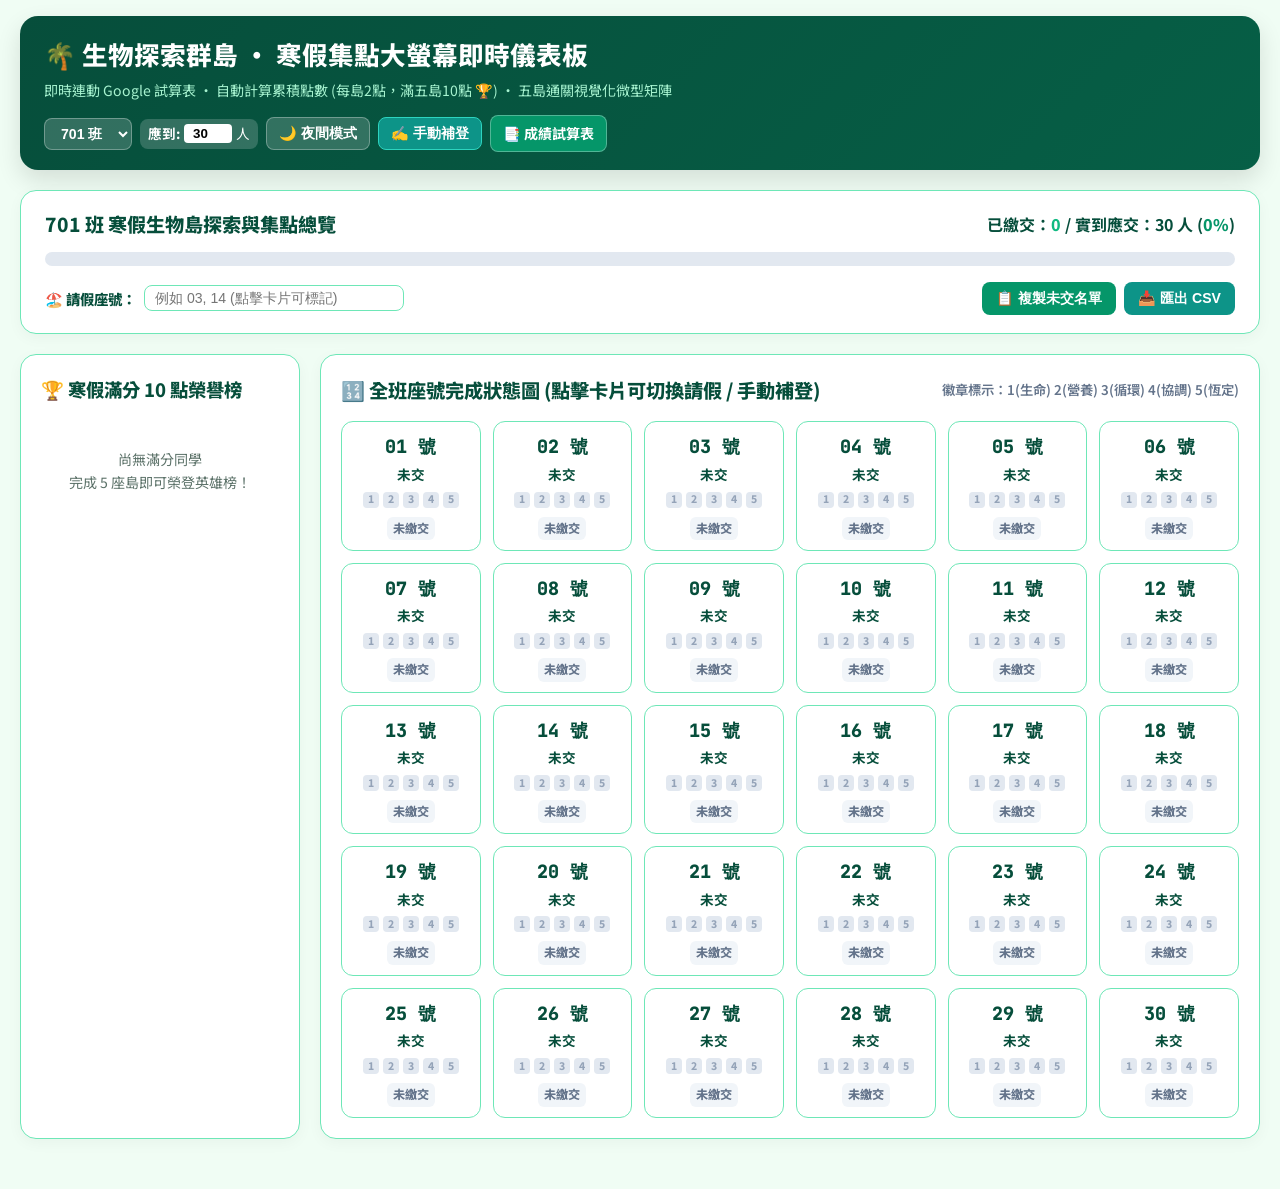
==== dashboard.html @ 5fb63883 "feat: flagship dashboard with dark/light mode, manual grading, custom seat counts and 5-island visua" ====
<!DOCTYPE html>
<html lang="zh-TW" data-theme="emerald">
<head>
  <meta charset="UTF-8">
  <meta name="viewport" content="width=device-width, initial-scale=1.0">
  <title>國中七年級生物 3D 探索群島 寒假集點大螢幕即時儀表板</title>
  <link rel="stylesheet" href="assets/css/hub.css?v=4.0">
  <link rel="preconnect" href="https://fonts.googleapis.com">
  <link rel="preconnect" href="https://fonts.gstatic.com" crossorigin>
  <link href="https://fonts.googleapis.com/css2?family=Noto+Sans+TC:wght@400;500;700;900&family=JetBrains+Mono:wght@600;800&family=Orbitron:wght@700&display=swap" rel="stylesheet">
  <style>
    :root, [data-theme="emerald"] {
      --dash-primary: #059669;
      --dash-accent: #047857;
      --dash-light: #ecfdf5;
      --dash-border: #6ee7b7;
      --dash-card-bg: #ffffff;
      --dash-header-bg: linear-gradient(135deg, #064e3b 0%, #065f46 100%);
      --dash-progress-fill: linear-gradient(90deg, #10b981, #059669);
      --dash-text-dark: #064e3b;
      --body-bg: #f0fdf4;
      --text-main: #064e3b;
      --card-bg-sub: #ffffff;
    }

    [data-theme="ocean"] {
      --dash-primary: #0284c7;
      --dash-accent: #0369a1;
      --dash-light: #f0f9ff;
      --dash-border: #7dd3fc;
      --dash-card-bg: #ffffff;
      --dash-header-bg: linear-gradient(135deg, #070d19 0%, #0f1c32 50%, #0284c7 100%);
      --dash-progress-fill: linear-gradient(90deg, #38bdf8, #0284c7);
      --dash-text-dark: #0f172a;
      --body-bg: #f0f9ff;
      --text-main: #0f172a;
    }

    body.dark-mode {
      --body-bg: #0b1120 !important;
      --dash-card-bg: #1e293b !important;
      --dash-border: #334155 !important;
      --dash-text-dark: #f8fafc !important;
      --text-main: #f8fafc !important;
      background-color: #0b1120 !important;
      color: #f8fafc !important;
    }

    body {
      font-family: 'Noto Sans TC', sans-serif;
      background-color: var(--body-bg);
      color: var(--text-main);
      padding: 16px 20px 50px;
      transition: background 0.3s, color 0.3s;
    }

    .top-toolbar {
      background: var(--dash-header-bg);
      color: #ffffff;
      padding: 18px 24px;
      border-radius: 18px;
      display: flex;
      justify-content: space-between;
      align-items: center;
      flex-wrap: wrap;
      gap: 14px;
      margin-bottom: 20px;
      box-shadow: 0 10px 25px rgba(0,0,0,0.12);
    }

    .title-area h1 {
      font-size: 1.6rem;
      font-weight: 800;
      display: flex;
      align-items: center;
      gap: 8px;
      margin-bottom: 4px;
    }

    .title-area p {
      font-size: 0.88rem;
      color: #a7f3d0;
      margin: 0;
    }

    .tool-controls {
      display: flex;
      align-items: center;
      gap: 8px;
      flex-wrap: wrap;
    }

    .tool-select, .btn-tool {
      background: rgba(255, 255, 255, 0.18);
      color: #ffffff;
      border: 1px solid rgba(255, 255, 255, 0.3);
      padding: 6px 12px;
      border-radius: 8px;
      font-weight: 700;
      font-size: 0.88rem;
      cursor: pointer;
      outline: none;
      transition: all 0.2s;
    }

    .tool-select option {
      background: #1e293b;
      color: #ffffff;
    }

    .btn-tool:hover {
      background: rgba(255, 255, 255, 0.3);
      transform: translateY(-1px);
    }

    /* 繳交率統計面板 */
    .stats-panel {
      background: var(--dash-card-bg);
      border: 1.5px solid var(--dash-border);
      border-radius: 16px;
      padding: 18px 24px;
      margin-bottom: 20px;
      box-shadow: 0 4px 15px rgba(0,0,0,0.04);
    }

    .stats-header {
      display: flex;
      justify-content: space-between;
      align-items: center;
      margin-bottom: 12px;
      flex-wrap: wrap;
      gap: 10px;
    }

    .stats-title {
      font-size: 1.2rem;
      font-weight: 800;
      color: var(--dash-text-dark);
    }

    .stats-counter {
      font-size: 1rem;
      font-weight: 700;
      color: var(--text-main);
    }

    .progress-bar-container {
      width: 100%;
      height: 14px;
      background: #e2e8f0;
      border-radius: 10px;
      overflow: hidden;
      margin-bottom: 16px;
    }

    body.dark-mode .progress-bar-container { background: #334155; }

    .progress-bar-fill {
      height: 100%;
      width: 0%;
      background: var(--dash-progress-fill);
      transition: width 0.4s ease;
    }

    .action-subbar {
      display: flex;
      justify-content: space-between;
      align-items: center;
      flex-wrap: wrap;
      gap: 12px;
    }

    .tool-btn-group {
      display: flex;
      gap: 8px;
      flex-wrap: wrap;
    }

    .btn-action-primary {
      background: var(--dash-primary);
      color: #ffffff;
      border: none;
      padding: 7px 14px;
      border-radius: 8px;
      font-weight: 700;
      font-size: 0.88rem;
      cursor: pointer;
    }

    .btn-action-teal {
      background: #0d9488;
      color: #ffffff;
      border: none;
      padding: 7px 14px;
      border-radius: 8px;
      font-weight: 700;
      font-size: 0.88rem;
      cursor: pointer;
    }

    /* 主資訊區 */
    .dashboard-main-grid {
      display: grid;
      grid-template-columns: 280px 1fr;
      gap: 20px;
    }

    @media (max-width: 992px) {
      .dashboard-main-grid { grid-template-columns: 1fr; }
    }

    .leaderboard-card, .seat-matrix-card {
      background: var(--dash-card-bg);
      border: 1.5px solid var(--dash-border);
      border-radius: 16px;
      padding: 20px;
      box-shadow: 0 4px 15px rgba(0,0,0,0.04);
    }

    .matrix-header {
      display: flex;
      justify-content: space-between;
      align-items: center;
      margin-bottom: 16px;
    }

    /* 35 人卡片網格 */
    .seat-grid {
      display: grid;
      grid-template-columns: repeat(auto-fill, minmax(130px, 1fr));
      gap: 12px;
    }

    .seat-card {
      background: var(--dash-card-bg);
      border: 1.5px solid var(--dash-border);
      border-radius: 12px;
      padding: 10px 8px;
      text-align: center;
      transition: all 0.2s;
      cursor: pointer;
      position: relative;
    }

    .seat-card:hover {
      transform: translateY(-3px);
      box-shadow: 0 6px 16px rgba(0,0,0,0.08);
    }

    .seat-card.absent {
      opacity: 0.55;
      background: #f1f5f9;
      border-color: #cbd5e1;
    }

    body.dark-mode .seat-card.absent { background: #1e293b; }

    .seat-card.done-full {
      background: #ecfdf5;
      border-color: #10b981;
    }

    body.dark-mode .seat-card.done-full { background: rgba(16, 185, 129, 0.2); }

    .seat-card.done-partial {
      background: #fffbeb;
      border-color: #f59e0b;
    }

    body.dark-mode .seat-card.done-partial { background: rgba(245, 158, 11, 0.2); }

    .seat-num {
      font-size: 1.15rem;
      font-weight: 800;
      font-family: 'JetBrains Mono', monospace;
      color: var(--dash-text-dark);
      margin-bottom: 2px;
    }

    .seat-name {
      font-size: 0.85rem;
      font-weight: 700;
      color: var(--text-main);
      white-space: nowrap;
      overflow: hidden;
      text-overflow: ellipsis;
      margin-bottom: 6px;
    }

    /* 🌟 五島微型通關指示小徽章 (一秒看清哪幾島通關) */
    .island-dots-row {
      display: flex;
      justify-content: center;
      gap: 4px;
      margin-bottom: 6px;
    }

    .dot-island {
      width: 16px;
      height: 16px;
      border-radius: 4px;
      font-size: 0.65rem;
      font-weight: 800;
      display: inline-flex;
      align-items: center;
      justify-content: center;
      background: #e2e8f0;
      color: #94a3b8;
    }

    body.dark-mode .dot-island { background: #334155; color: #64748b; }

    .dot-island.active {
      background: #10b981;
      color: #ffffff;
      box-shadow: 0 0 6px rgba(16, 185, 129, 0.5);
    }

    .seat-points-pill {
      font-size: 0.76rem;
      font-weight: 800;
      padding: 2px 6px;
      border-radius: 6px;
      display: inline-block;
    }

    .pill-green { background: #dcfce7; color: #166534; }
    .pill-yellow { background: #fef3c7; color: #92400e; }
    .pill-gray { background: #f1f5f9; color: #64748b; }

    /* 手動補登 Modal */
    .modal-overlay {
      position: fixed;
      top: 0; left: 0; right: 0; bottom: 0;
      background: rgba(15, 23, 42, 0.7);
      backdrop-filter: blur(6px);
      display: none;
      justify-content: center;
      align-items: center;
      z-index: 99999;
    }

    .modal-overlay.active { display: flex; }

    .modal-content {
      background: var(--dash-card-bg);
      border: 2px solid var(--dash-border);
      border-radius: 18px;
      padding: 26px;
      max-width: 440px;
      width: 90%;
      box-shadow: 0 20px 50px rgba(0,0,0,0.3);
    }

    .form-group { margin-bottom: 14px; }
    .form-label { display: block; font-weight: 700; font-size: 0.88rem; margin-bottom: 4px; color: var(--dash-text-dark); }
    .form-control {
      width: 100%;
      padding: 8px 12px;
      border-radius: 8px;
      border: 1.5px solid var(--dash-border);
      background: var(--dash-card-bg);
      color: var(--text-main);
      font-size: 0.95rem;
      outline: none;
    }
  </style>
</head>
<body>

  <!-- 頂部工具列 (完全比照正課 dashboard) -->
  <div class="top-toolbar">
    <div class="title-area">
      <h1>🌴 生物探索群島 ‧ 寒假集點大螢幕即時儀表板</h1>
      <p>即時連動 Google 試算表 ‧ 自動計算累積點數 (每島2點，滿五島10點 🏆) ‧ 五島通關視覺化微型矩陣</p>
    </div>

    <div class="tool-controls">
      <!-- 班級選擇 -->
      <select id="selectClass" class="tool-select" onchange="handleClassChange()">
        <option value="701" selected>701 班</option>
        <option value="702">702 班</option>
        <option value="703">703 班</option>
        <option value="704">704 班</option>
        <option value="705">705 班</option>
        <option value="706">706 班</option>
        <option value="707">707 班</option>
        <option value="708">708 班</option>
        <option value="709">709 班</option>
        <option value="710">710 班</option>
      </select>

      <!-- 應到人數自訂 (老師自由選擇人數) -->
      <div style="display:flex; align-items:center; gap:4px; background:rgba(255,255,255,0.18); padding:4px 8px; border-radius:8px;">
        <span style="font-size:0.85rem; font-weight:700;">應到:</span>
        <input type="number" id="inputExpectedCount" value="30" min="1" max="40" style="width:48px; font-weight:800; padding:2px; border-radius:4px; border:none; text-align:center;" oninput="handleExpectedCountChange()">
        <span style="font-size:0.85rem;">人</span>
      </div>

      <!-- 明亮 / 夜間雙模式切換 -->
      <button type="button" class="btn-tool" onclick="toggleDarkMode()">
        <span id="themeBtnText">🌙 夜間模式</span>
      </button>

      <!-- 手動補登成績按鈕 -->
      <button type="button" class="btn-tool" style="background:#0d9488; border-color:#2dd4bf;" onclick="openManualModal()">
        ✍️ 手動補登
      </button>

      <!-- 試算表直通 -->
      <a href="https://docs.google.com/spreadsheets/d/10UqCGE3RFF8ozW4XZ0jFpMmYHmsuiy3AqjbYBF8iifw/edit?gid=1054105136#gid=1054105136" target="_blank" class="btn-tool" style="background:#059669; text-decoration:none;">
        📑 成績試算表
      </a>
    </div>
  </div>

  <!-- 統計進度條面板 -->
  <div class="stats-panel">
    <div class="stats-header">
      <div class="stats-title"><span id="displayClassTitle">701</span> 班 寒假生物島探索與集點總覽</div>
      <div class="stats-counter">
        已繳交：<span id="submittedCount" style="color:#10b981; font-weight:800;">0</span> / 
        實到應交：<span id="actualExpectedCount">30</span> 人 
        (<span id="ratePercent" style="color:var(--dash-primary); font-weight:800;">0%</span>)
      </div>
    </div>

    <div class="progress-bar-container">
      <div id="progressBarFill" class="progress-bar-fill"></div>
    </div>

    <div class="action-subbar">
      <div style="display:flex; align-items:center; gap:8px;">
        <label style="font-weight:800; font-size:0.9rem;">🏖️ 請假座號：</label>
        <input type="text" id="inputAbsentSeats" class="form-control" style="width:240px; padding:4px 10px; font-size:0.88rem;" placeholder="例如 03, 14 (點擊卡片可標記)" oninput="handleAbsentChange()">
      </div>

      <div class="tool-btn-group">
        <button type="button" class="btn-action-primary" onclick="copyMissingList()">📋 複製未交名單</button>
        <button type="button" class="btn-action-teal" onclick="exportCsv()">📥 匯出 CSV</button>
      </div>
    </div>
  </div>

  <!-- 主資訊區：左側 Top 5，右側座號方格 -->
  <div class="dashboard-main-grid">
    
    <!-- 左側：集點榮譽英雄榜 -->
    <div class="leaderboard-card">
      <h3 style="font-size:1.15rem; font-weight:800; color:var(--dash-text-dark); margin-bottom:12px;">
        🏆 寒假滿分 10 點榮譽榜
      </h3>
      <div id="leaderboardList">
        <p style="color:var(--text-muted); font-size:0.88rem; text-align:center; padding:2rem 0;">
          尚無繳交紀錄<br>等待學生登島集點
        </p>
      </div>
    </div>

    <!-- 右側：全班 1~N 號完成狀態圖 -->
    <div class="seat-matrix-card">
      <div class="matrix-header">
        <h2 style="font-size:1.2rem; font-weight:800; color:var(--dash-text-dark);">
          🔢 全班座號完成狀態圖 (點擊卡片可切換請假 / 手動補登)
        </h2>
        <small style="color:#64748b; font-weight:600;">
          徽章標示：1(生命) 2(營養) 3(循環) 4(協調) 5(恆定)
        </small>
      </div>

      <div id="seatGrid" class="seat-grid"></div>
    </div>

  </div>

  <!-- ✍️ 手動補登學生成績 Modal -->
  <div id="manualModal" class="modal-overlay" onclick="closeManualModal(event)">
    <div class="modal-content" onclick="event.stopPropagation()">
      <h3 style="font-size:1.25rem; font-weight:800; color:var(--dash-primary); margin-bottom:14px;">✍️ 手動補登生物島集點成績</h3>

      <div class="form-group">
        <label class="form-label">座號 (01~40)</label>
        <input type="text" id="mSeat" class="form-control" placeholder="例如：08">
      </div>

      <div class="form-group">
        <label class="form-label">學生姓名</label>
        <input type="text" id="mName" class="form-control" placeholder="例如：王小明">
      </div>

      <div class="form-group">
        <label class="form-label">勾選已通關島嶼 (每島 2 點)</label>
        <div style="display:grid; grid-template-columns:1fr 1fr; gap:8px; margin-top:6px;">
          <label style="font-size:0.88rem; font-weight:700;"><input type="checkbox" id="mIs1" checked> 1 生命特性 (2點)</label>
          <label style="font-size:0.88rem; font-weight:700;"><input type="checkbox" id="mIs2" checked> 2 能量營養 (2點)</label>
          <label style="font-size:0.88rem; font-weight:700;"><input type="checkbox" id="mIs3" checked> 3 流動循環 (2點)</label>
          <label style="font-size:0.88rem; font-weight:700;"><input type="checkbox" id="mIs4" checked> 4 感知協調 (2點)</label>
          <label style="font-size:0.88rem; font-weight:700;"><input type="checkbox" id="mIs5" checked> 5 恆定維持 (2點)</label>
        </div>
      </div>

      <div style="display:flex; gap:10px; margin-top:20px;">
        <button type="button" class="btn-action-primary" style="flex:1;" onclick="submitManualGrade()">確認保存補登</button>
        <button type="button" class="btn-tool" style="background:#64748b;" onclick="closeManualModal()">取消</button>
      </div>
    </div>
  </div>

  <script>
    let expectedCount = 30;
    let absentSeats = [];
    let studentsData = {}; // 以座號為 key 的成績暫存

    // 1. 人數自訂
    function handleExpectedCountChange() {
      const val = parseInt(document.getElementById('inputExpectedCount').value, 10);
      expectedCount = (val && val > 0) ? Math.min(val, 40) : 30;
      renderGrid();
      updateStats();
    }

    // 2. 班級切換
    function handleClassChange() {
      const cls = document.getElementById('selectClass').value;
      document.getElementById('displayClassTitle').textContent = cls;
      absentSeats = [];
      document.getElementById('inputAbsentSeats').value = '';
      studentsData = {};
      renderGrid();
      updateStats();
    }

    // 3. 明亮 / 夜間雙模式切換
    function toggleDarkMode() {
      const isDark = document.body.classList.toggle('dark-mode');
      localStorage.setItem('bio_island_dash_theme', isDark ? 'dark' : 'light');
      document.getElementById('themeBtnText').textContent = isDark ? '☀️ 明亮模式' : '🌙 夜間模式';
    }

    (function initTheme() {
      const saved = localStorage.getItem('bio_island_dash_theme') || 'light';
      if (saved === 'dark') {
        document.body.classList.add('dark-mode');
        document.getElementById('themeBtnText').textContent = '☀️ 明亮模式';
      }
    })();

    // 4. 請假名單輸入
    function handleAbsentChange() {
      const raw = document.getElementById('inputAbsentSeats').value;
      absentSeats = raw.split(/[,，\s]+/).filter(Boolean).map(s => s.padStart(2, '0'));
      renderGrid();
      updateStats();
    }

    // 5. 點擊座號卡標記請假
    function toggleSeatAbsent(seatStr) {
      const idx = absentSeats.indexOf(seatStr);
      if (idx >= 0) absentSeats.splice(idx, 1);
      else absentSeats.push(seatStr);
      document.getElementById('inputAbsentSeats').value = absentSeats.join(', ');
      renderGrid();
      updateStats();
    }

    // 6. 渲染 35 人 (或 N 人) 網格與五島徽章微型矩陣
    function renderGrid() {
      const grid = document.getElementById('seatGrid');
      grid.innerHTML = '';

      for (let i = 1; i <= expectedCount; i++) {
        const seatStr = String(i).padStart(2, '0');
        const isAbsent = absentSeats.includes(seatStr);
        const data = studentsData[seatStr];

        const card = document.createElement('div');
        card.className = `seat-card ${isAbsent ? 'absent' : ''}`;

        // 通關判斷
        let isDoneFull = false;
        let isDonePart = false;
        let points = 0;
        let badges = [false, false, false, false, false];

        if (data && !isAbsent) {
          badges = [data.is1, data.is2, data.is3, data.is4, data.is5];
          const doneCount = badges.filter(Boolean).length;
          points = doneCount * 2;
          if (doneCount === 5) {
            isDoneFull = true;
            card.classList.add('done-full');
          } else if (doneCount > 0) {
            isDonePart = true;
            card.classList.add('done-partial');
          }
        }

        // 🌟 五島微型通關點點 (1, 2, 3, 4, 5)
        const dotsHtml = badges.map((b, idx) => `
          <span class="dot-island ${b ? 'active' : ''}" title="第${idx+1}島: ${b ? '已通關' : '未完成'}">${idx+1}</span>
        `).join('');

        let pillHtml = `<span class="seat-points-pill pill-gray">未繳交</span>`;
        if (isAbsent) {
          pillHtml = `<span class="seat-points-pill pill-gray">🏖️ 請假</span>`;
        } else if (isDoneFull) {
          pillHtml = `<span class="seat-points-pill pill-green">10 點 🏆</span>`;
        } else if (isDonePart) {
          pillHtml = `<span class="seat-points-pill pill-yellow">${points} 點</span>`;
        }

        card.innerHTML = `
          <div class="seat-num">${seatStr} 號</div>
          <div class="seat-name">${data ? data.name : (isAbsent ? '請假' : '未交')}</div>
          <div class="island-dots-row">${dotsHtml}</div>
          <div>${pillHtml}</div>
        `;

        card.onclick = () => toggleSeatAbsent(seatStr);
        grid.appendChild(card);
      }
    }

    // 7. 更新統計與英雄榜
    function updateStats() {
      const actualExpected = Math.max(0, expectedCount - absentSeats.length);
      document.getElementById('actualExpectedCount').textContent = actualExpected;

      let submittedCount = 0;
      let fullCount = 0;
      const heroes = [];

      for (let i = 1; i <= expectedCount; i++) {
        const seatStr = String(i).padStart(2, '0');
        if (absentSeats.includes(seatStr)) continue;
        const d = studentsData[seatStr];
        if (d) {
          submittedCount++;
          const doneCount = [d.is1, d.is2, d.is3, d.is4, d.is5].filter(Boolean).length;
          if (doneCount === 5) {
            fullCount++;
            heroes.push(`${seatStr} 號 ${d.name}`);
          }
        }
      }

      document.getElementById('submittedCount').textContent = submittedCount;
      const rate = actualExpected > 0 ? Math.round((submittedCount / actualExpected) * 100) : 0;
      document.getElementById('ratePercent').textContent = `${rate}%`;
      document.getElementById('progressBarFill').style.width = `${rate}%`;

      // 英雄榜
      const heroBox = document.getElementById('leaderboardList');
      if (heroes.length > 0) {
        heroBox.innerHTML = heroes.map((h, idx) => `
          <div style="padding:8px 12px; background:rgba(16,185,129,0.15); border:1px solid #10b981; border-radius:8px; margin-bottom:6px; font-weight:700; font-size:0.9rem;">
            🥇 ${h} (10 點滿分 🏆)
          </div>
        `).join('');
      } else {
        heroBox.innerHTML = `
          <p style="color:var(--text-muted); font-size:0.88rem; text-align:center; padding:2rem 0;">
            尚無滿分同學<br>完成 5 座島即可榮登英雄榜！
          </p>
        `;
      }
    }

    // 8. 手動補登功能
    function openManualModal() {
      document.getElementById('manualModal').classList.add('active');
    }

    function closeManualModal(e) {
      if (!e || e.target.id === 'manualModal') {
        document.getElementById('manualModal').classList.remove('active');
      }
    }

    function submitManualGrade() {
      const seat = document.getElementById('mSeat').value.trim().padStart(2, '0');
      const name = document.getElementById('mName').value.trim() || '學生';
      if (!seat) return alert('請輸入座號！');

      studentsData[seat] = {
        name: name,
        is1: document.getElementById('mIs1').checked,
        is2: document.getElementById('mIs2').checked,
        is3: document.getElementById('mIs3').checked,
        is4: document.getElementById('mIs4').checked,
        is5: document.getElementById('mIs5').checked
      };

      document.getElementById('manualModal').classList.remove('active');
      renderGrid();
      updateStats();
      alert(`✅ 已成功手動補登 ${seat} 號 ${name} 的生物島集點成績！`);
    }

    // 9. 複製未交名單
    function copyMissingList() {
      const missing = [];
      for (let i = 1; i <= expectedCount; i++) {
        const s = String(i).padStart(2, '0');
        if (!absentSeats.includes(s) && !studentsData[s]) {
          missing.push(s);
        }
      }
      const text = `【${document.getElementById('selectClass').value} 班】未繳交座號名單：${missing.join(', ') || '全數完成！'}`;
      navigator.clipboard.writeText(text).then(() => alert('📋 已複製未交名單至剪貼簿！\n\n' + text));
    }

    // 10. 匯出 CSV
    function exportCsv() {
      let csv = "班級,座號,姓名,累積點數,島一,島二,島三,島四,島五\n";
      const cls = document.getElementById('selectClass').value;
      for (let i = 1; i <= expectedCount; i++) {
        const s = String(i).padStart(2, '0');
        const d = studentsData[s];
        if (d) {
          const count = [d.is1, d.is2, d.is3, d.is4, d.is5].filter(Boolean).length;
          csv += `${cls},'${s},${d.name},${count*2}點,${d.is1?'✅':'-'},${d.is2?'✅':'-'},${d.is3?'✅':'-'},${d.is4?'✅':'-'},${d.is5?'✅':'-'}\n`;
        } else {
          csv += `${cls},'${s},未交,0點,-,-,-,-,-\n`;
        }
      }
      const blob = new Blob(["\uFEFF" + csv], { type: 'text/csv;charset=utf-8;' });
      const a = document.createElement('a');
      a.href = URL.createObjectURL(blob);
      a.download = `生物島集點成績_${cls}班.csv`;
      a.click();
    }

    window.addEventListener('DOMContentLoaded', () => {
      renderGrid();
      updateStats();
    });
  </script>
</body>
</html>
---- assets/css/hub.css ----
/* ==========================================================================
   🌿 國中生物 3D 探索群島 (bio-island) 專屬莫蘭迪大地色系 (與第三張圖完全一致)
   柔和羊皮紙米白底 (#f4f6f0 / #fafcf7)、莫蘭迪深綠 (#224a3e)、鼠尾草綠 (#527a6c)、淡綠徽章
   ========================================================================== */

:root {
  --primary: #224a3e;
  --primary-dark: #16362d;
  --primary-light: #527a6c;
  --accent-teal: #3b7062;
  --card-bg: #ffffff;
  --body-bg: #f2f5ee;
  --text-main: #19382f;
  --text-muted: #5c7269;
  --border-color: #d1ddd4;
  --badge-bg: #e5ece6;
  --badge-text: #224a3e;
  --btn-qr-bg: #edf3ee;
  --btn-qr-border: #b8ccbe;
  --btn-enter-bg: #224a3e;
  --btn-enter-hover: #16362d;
}

* {
  box-sizing: border-box;
  margin: 0;
  padding: 0;
}

body {
  font-family: 'Noto Sans TC', system-ui, -apple-system, sans-serif;
  background-color: var(--body-bg);
  color: var(--text-main);
  min-height: 100vh;
  line-height: 1.6;
}

.navbar {
  background: #1b3830;
  padding: 12px 24px;
  display: flex;
  justify-content: space-between;
  align-items: center;
  box-shadow: 0 2px 10px rgba(0,0,0,0.15);
}

.navbar-brand {
  display: flex;
  align-items: center;
  gap: 12px;
  text-decoration: none;
  color: #ffffff;
  font-size: 1.15rem;
  font-weight: 800;
}

.navbar-badge {
  background: rgba(255, 255, 255, 0.15);
  color: #e2ece5;
  font-size: 0.75rem;
  padding: 2px 8px;
  border-radius: 6px;
  border: 1px solid rgba(255,255,255,0.25);
}

.nav-actions {
  display: flex;
  align-items: center;
  gap: 12px;
}

.btn-nav {
  padding: 6px 14px;
  border-radius: 8px;
  font-size: 0.85rem;
  font-weight: 700;
  text-decoration: none;
  border: 1px solid transparent;
  transition: all 0.2s;
}

.container {
  max-width: 1240px;
  margin: 0 auto;
  padding: 24px 20px 60px;
}

/* Hero Banner (深莫蘭迪綠漸層) */
.hero-banner {
  background: linear-gradient(135deg, #1b3830 0%, #295548 60%, #3d7061 100%);
  border-radius: 20px;
  padding: 32px 36px;
  color: #ffffff;
  margin-bottom: 24px;
  box-shadow: 0 10px 25px rgba(27, 56, 48, 0.15);
}

.hero-banner h1 {
  font-size: 1.85rem;
  font-weight: 900;
  margin-bottom: 8px;
  letter-spacing: 0.5px;
}

.hero-banner p {
  font-size: 0.95rem;
  color: #d1ddd4;
  line-height: 1.6;
}

/* 👨‍🏫 教師一鍵派發卡片 (純白底、深綠細邊線) */
.dispatch-card {
  background: var(--card-bg);
  border: 1.5px solid #c5d4c9;
  border-radius: 16px;
  padding: 24px;
  margin-bottom: 32px;
  box-shadow: 0 4px 16px rgba(34, 74, 62, 0.05);
}

.dispatch-header {
  display: flex;
  justify-content: space-between;
  align-items: center;
  margin-bottom: 12px;
  flex-wrap: wrap;
  gap: 10px;
}

.dispatch-title {
  font-size: 1.25rem;
  font-weight: 800;
  color: var(--primary);
  display: flex;
  align-items: center;
  gap: 8px;
}

.dispatch-badge {
  background: #e2ede5;
  color: var(--primary);
  font-size: 0.8rem;
  font-weight: 700;
  padding: 3px 10px;
  border-radius: 6px;
}

.dispatch-controls {
  display: flex;
  gap: 10px;
  flex-wrap: wrap;
  align-items: center;
  margin-bottom: 16px;
}

.form-control {
  padding: 9px 14px;
  border-radius: 10px;
  border: 1.5px solid #c5d4c9;
  font-size: 0.95rem;
  outline: none;
  background: #ffffff;
  color: var(--text-main);
  flex: 1;
  min-width: 260px;
}

.form-control:focus {
  border-color: var(--primary);
}

.btn-dispatch {
  background: var(--primary);
  color: #ffffff;
  border: 1.5px solid var(--primary-dark);
  padding: 9px 18px;
  border-radius: 10px;
  font-weight: 700;
  font-size: 0.95rem;
  cursor: pointer;
  transition: all 0.2s;
  display: inline-flex;
  align-items: center;
  gap: 6px;
}

.btn-dispatch:hover {
  background: var(--primary-dark);
  transform: translateY(-1px);
}

.btn-dispatch-secondary {
  background: #ffffff;
  color: var(--primary);
  border-color: #c5d4c9;
}

.btn-dispatch-secondary:hover {
  background: #f0f5f1;
}

/* 章節標題列 (Chapter Heading) 完全比照第二張圖 */
.chapter-heading {
  font-size: 1.35rem;
  font-weight: 900;
  color: var(--primary);
  margin: 32px 0 16px;
  display: flex;
  align-items: center;
  gap: 10px;
  border-left: 5px solid var(--primary);
  padding-left: 12px;
}

.chapter-tag {
  font-size: 0.8rem;
  background: #e2ede5;
  color: var(--primary);
  padding: 2px 8px;
  border-radius: 4px;
  font-weight: 700;
}

/* 網格與卡片 (完全比照第二張圖 .sheet-grid & .sheet-card) */
.sheet-grid {
  display: grid;
  grid-template-columns: repeat(auto-fill, minmax(320px, 1fr));
  gap: 20px;
  margin-bottom: 2.5rem;
}

.sheet-card {
  background: var(--card-bg);
  border: 1.5px solid var(--border-color);
  border-radius: 14px;
  padding: 22px;
  display: flex;
  flex-direction: column;
  justify-content: space-between;
  box-shadow: 0 3px 10px rgba(0, 0, 0, 0.03);
  transition: all 0.25s ease;
  position: relative;
  overflow: hidden;
}

.sheet-card::before {
  content: '';
  position: absolute;
  top: 0;
  left: 0;
  right: 0;
  height: 4px;
  background: linear-gradient(90deg, #224a3e, #527a6c);
}

.sheet-card:hover {
  transform: translateY(-4px);
  box-shadow: 0 10px 24px rgba(34, 74, 62, 0.12);
  border-color: #527a6c;
}

.sheet-badge {
  display: inline-block;
  font-size: 0.78rem;
  font-weight: 800;
  color: var(--primary);
  background: #e6ede8;
  padding: 3px 8px;
  border-radius: 4px;
  margin-bottom: 8px;
}

.sheet-card-title {
  font-size: 1.15rem;
  font-weight: 800;
  color: #19382f;
  margin-bottom: 8px;
  line-height: 1.4;
}

.sheet-card-desc {
  font-size: 0.9rem;
  color: #4b6257;
  line-height: 1.6;
  margin-bottom: 14px;
}

.sheet-meta-tags {
  display: flex;
  gap: 6px;
  flex-wrap: wrap;
  margin-bottom: 16px;
}

.meta-pill {
  font-size: 0.76rem;
  background: #edf3ee;
  color: #275245;
  border: 1px solid #d3e2d6;
  padding: 3px 8px;
  border-radius: 4px;
  font-weight: 600;
}

.sheet-card-footer {
  display: flex;
  gap: 10px;
  margin-top: auto;
  padding-top: 14px;
  border-top: 1px dashed #d1ddd4;
}

.btn-card-qr {
  flex: 1;
  padding: 8px 12px;
  font-size: 0.88rem;
  font-weight: 700;
  background: #f0f6f2;
  color: #224a3e;
  border: 1px solid #c2d6c7;
  border-radius: 8px;
  cursor: pointer;
  transition: all 0.2s;
  display: inline-flex;
  align-items: center;
  justify-content: center;
  gap: 4px;
}

.btn-card-qr:hover {
  background: #e2ede5;
  border-color: var(--primary);
}

.btn-card-enter {
  flex: 1;
  padding: 8px 12px;
  font-size: 0.88rem;
  font-weight: 700;
  background: var(--primary);
  color: #ffffff;
  border: none;
  border-radius: 8px;
  cursor: pointer;
  text-decoration: none;
  text-align: center;
  transition: all 0.2s;
  display: inline-flex;
  align-items: center;
  justify-content: center;
  gap: 4px;
}

.btn-card-enter:hover {
  background: var(--primary-dark);
}

/* 預留島嶼 (Upcoming) */
.sheet-card.upcoming {
  opacity: 0.72;
  background: #f8faf8;
}

.sheet-card.upcoming::before {
  background: #8fa69a;
}
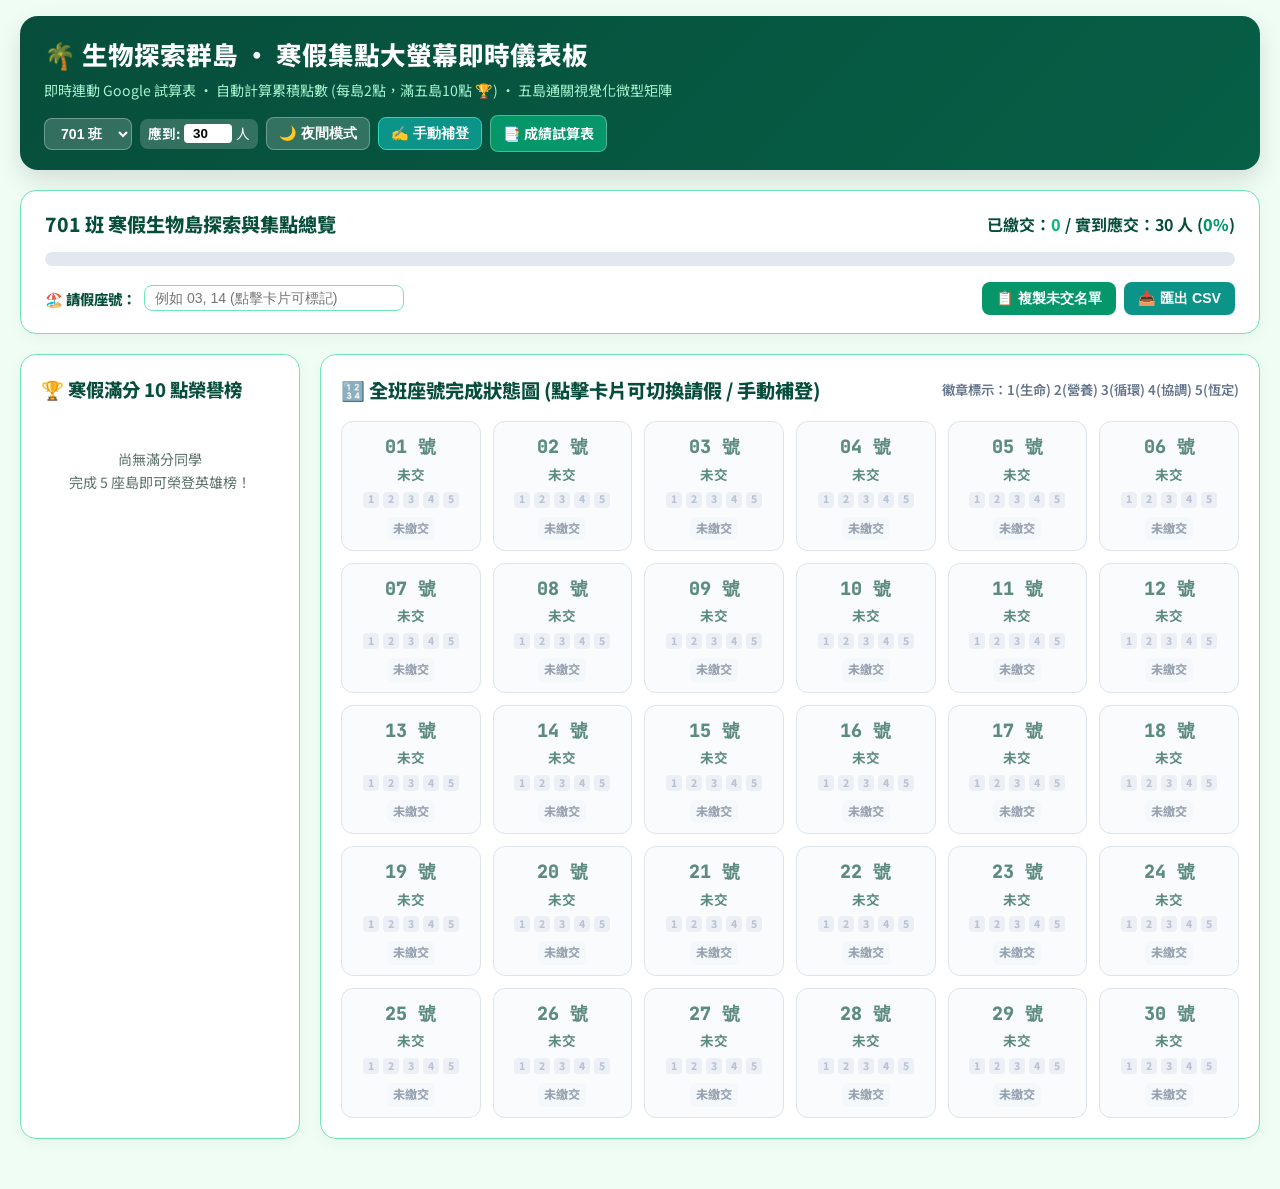
==== commit b9355951: "style: high contrast night mode with ultra-clear submission states (full-green, partial-yellow, unsu" ====
--- a/dashboard.html
+++ b/dashboard.html
@@ -36,14 +36,101 @@
       --text-main: #0f172a;
     }
 
+    /* 🌟 原版經典深邃星空夜間模式 (高對比、超清晰) */
     body.dark-mode {
-      --body-bg: #0b1120 !important;
-      --dash-card-bg: #1e293b !important;
-      --dash-border: #334155 !important;
+      --body-bg: #09131d !important;
+      --dash-card-bg: #111e2e !important;
+      --dash-border: #1e3a5f !important;
       --dash-text-dark: #f8fafc !important;
       --text-main: #f8fafc !important;
-      background-color: #0b1120 !important;
+      background-color: #09131d !important;
       color: #f8fafc !important;
+    }
+
+    body.dark-mode .top-toolbar {
+      background: linear-gradient(135deg, #091e1b 0%, #0d3832 50%, #115e59 100%) !important;
+      border: 1px solid #134e4a;
+    }
+
+    body.dark-mode .stats-panel,
+    body.dark-mode .leaderboard-card,
+    body.dark-mode .seat-matrix-card {
+      background: #111e2e !important;
+      border-color: #1e3a5f !important;
+      box-shadow: 0 8px 30px rgba(0, 0, 0, 0.5) !important;
+    }
+
+    /* 🎯 遠看秒分的高對比座號卡片 (交了 vs 未交 一目瞭然) */
+    .seat-card {
+      background: var(--dash-card-bg);
+      border: 2px solid var(--dash-border);
+      border-radius: 12px;
+      padding: 10px 8px;
+      text-align: center;
+      transition: all 0.2s;
+      cursor: pointer;
+      position: relative;
+    }
+
+    /* ① ⚪ 未繳交 (沉睡灰暗，一眼看出還沒動) */
+    .seat-card.unsubmitted {
+      opacity: 0.65;
+      background: #f8fafc;
+      border-color: #cbd5e1;
+    }
+    body.dark-mode .seat-card.unsubmitted {
+      opacity: 0.5;
+      background: #0d1724 !important;
+      border-color: #1a293c !important;
+    }
+    body.dark-mode .seat-card.unsubmitted .seat-num {
+      color: #64748b !important;
+    }
+
+    /* ② 🟢 10 點滿分全過 (亮綠發光，最醒目！) */
+    .seat-card.done-full {
+      opacity: 1 !important;
+      background: #ecfdf5 !important;
+      border-color: #10b981 !important;
+      box-shadow: 0 4px 14px rgba(16, 185, 129, 0.25);
+    }
+    body.dark-mode .seat-card.done-full {
+      opacity: 1 !important;
+      background: rgba(16, 185, 129, 0.18) !important;
+      border: 2px solid #34d399 !important;
+      box-shadow: 0 0 16px rgba(52, 211, 153, 0.35) !important;
+    }
+    body.dark-mode .seat-card.done-full .seat-num {
+      color: #34d399 !important;
+    }
+
+    /* ③ 🟡 部分過關 (鮮明琥珀黃，提示進行中) */
+    .seat-card.done-partial {
+      opacity: 1 !important;
+      background: #fffbeb !important;
+      border-color: #f59e0b !important;
+      box-shadow: 0 4px 14px rgba(245, 158, 11, 0.2);
+    }
+    body.dark-mode .seat-card.done-partial {
+      opacity: 1 !important;
+      background: rgba(245, 158, 11, 0.16) !important;
+      border: 2px solid #fbbf24 !important;
+      box-shadow: 0 0 14px rgba(251, 191, 36, 0.3) !important;
+    }
+    body.dark-mode .seat-card.done-partial .seat-num {
+      color: #fbbf24 !important;
+    }
+
+    /* ④ 🏖️ 請假卡片 (淡紫藍標記) */
+    .seat-card.absent {
+      opacity: 0.7 !important;
+      background: #f1f5f9 !important;
+      border: 2px dashed #94a3b8 !important;
+    }
+    body.dark-mode .seat-card.absent {
+      opacity: 0.6 !important;
+      background: #172033 !important;
+      border: 2px dashed #475569 !important;
     }
 
     body {
@@ -574,7 +661,7 @@
         const data = studentsData[seatStr];
 
         const card = document.createElement('div');
-        card.className = `seat-card ${isAbsent ? 'absent' : ''}`;
+        card.className = `seat-card`;
 
         // 通關判斷
         let isDoneFull = false;
@@ -582,7 +669,9 @@
         let points = 0;
         let badges = [false, false, false, false, false];
 
-        if (data && !isAbsent) {
+        if (isAbsent) {
+          card.classList.add('absent');
+        } else if (data) {
           badges = [data.is1, data.is2, data.is3, data.is4, data.is5];
           const doneCount = badges.filter(Boolean).length;
           points = doneCount * 2;
@@ -592,7 +681,12 @@
           } else if (doneCount > 0) {
             isDonePart = true;
             card.classList.add('done-partial');
+          } else {
+            card.classList.add('unsubmitted');
           }
+        } else {
+          // 未繳交
+          card.classList.add('unsubmitted');
         }
 
         // 🌟 五島微型通關點點 (1, 2, 3, 4, 5)
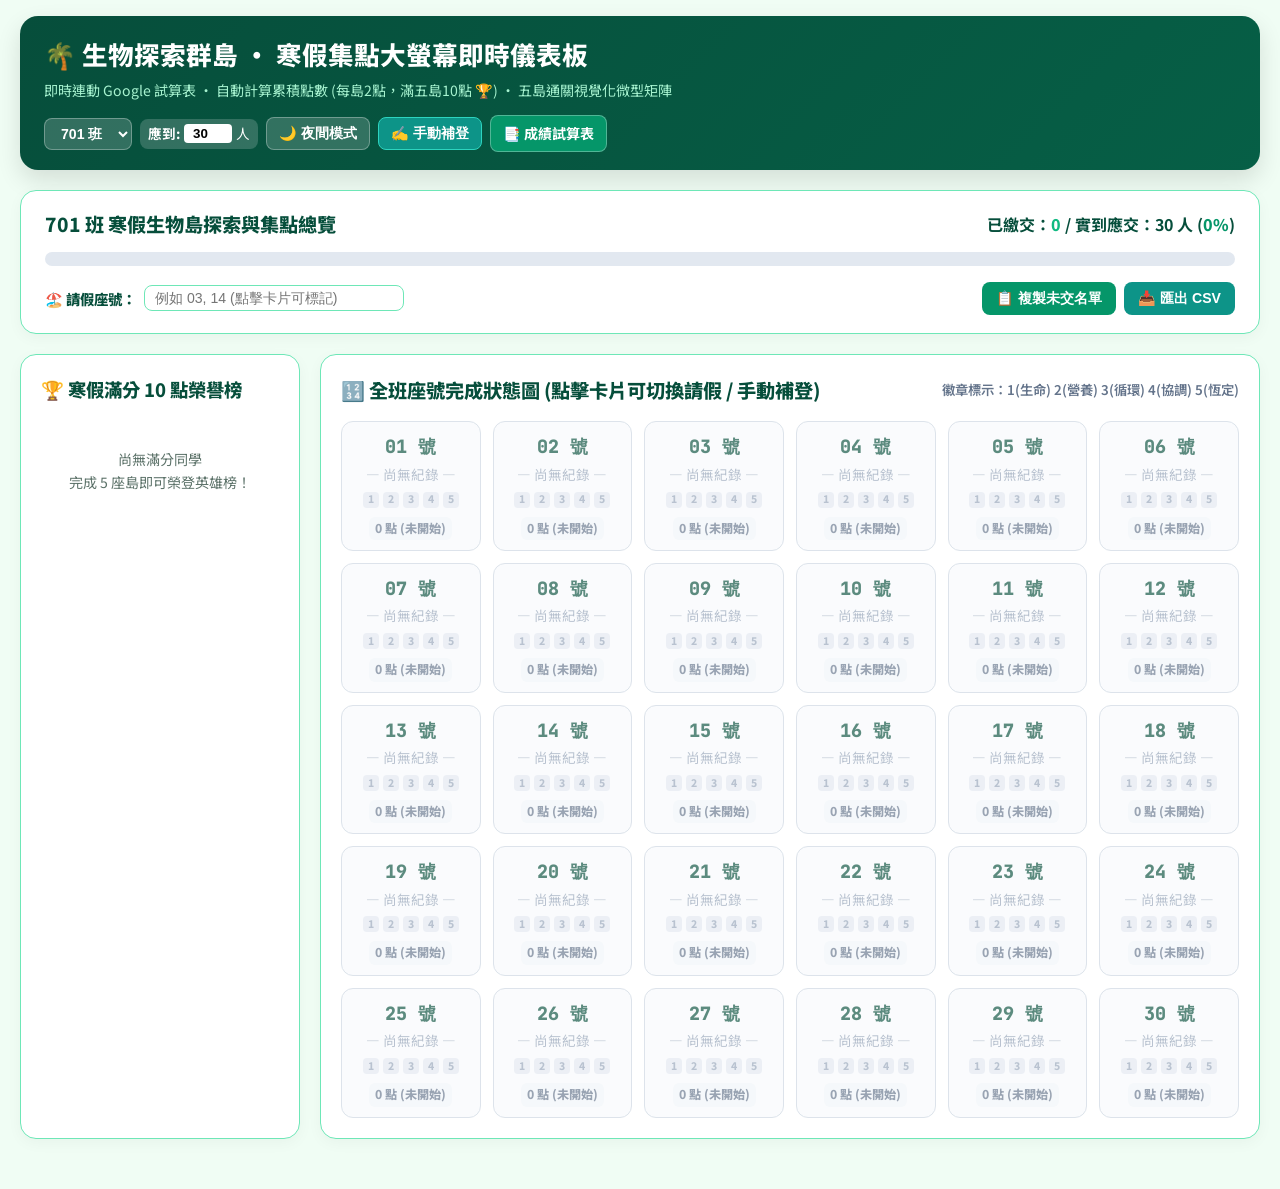
==== commit 1e435834: "fix: deduplicate unsubmitted label and clean up seat card hierarchy" ====
--- a/dashboard.html
+++ b/dashboard.html
@@ -694,18 +694,30 @@
           <span class="dot-island ${b ? 'active' : ''}" title="第${idx+1}島: ${b ? '已通關' : '未完成'}">${idx+1}</span>
         `).join('');
 
-        let pillHtml = `<span class="seat-points-pill pill-gray">未繳交</span>`;
+        // 🌟 資訊層次優化：乾淨俐落，絕不重複
+        let nameHtml = '';
+        let pillHtml = '';
+
         if (isAbsent) {
-          pillHtml = `<span class="seat-points-pill pill-gray">🏖️ 請假</span>`;
-        } else if (isDoneFull) {
-          pillHtml = `<span class="seat-points-pill pill-green">10 點 🏆</span>`;
-        } else if (isDonePart) {
-          pillHtml = `<span class="seat-points-pill pill-yellow">${points} 點</span>`;
+          nameHtml = `<div class="seat-name" style="color:#94a3b8;">🏖️ 請假缺席</div>`;
+          pillHtml = `<span class="seat-points-pill pill-gray">不計入應交</span>`;
+        } else if (data && data.name) {
+          // 有交：顯示學生姓名
+          nameHtml = `<div class="seat-name" title="${data.name}">${data.name}</div>`;
+          if (isDoneFull) {
+            pillHtml = `<span class="seat-points-pill pill-green">10 點滿分 🏆</span>`;
+          } else {
+            pillHtml = `<span class="seat-points-pill pill-yellow">已得 ${points} 點</span>`;
+          }
+        } else {
+          // 沒交：姓名區留空/淡灰破折號，底部膠囊清楚標示「尚未開始」
+          nameHtml = `<div class="seat-name" style="color:#94a3b8; font-weight:400;">— 尚無紀錄 —</div>`;
+          pillHtml = `<span class="seat-points-pill pill-gray">0 點 (未開始)</span>`;
         }
 
         card.innerHTML = `
           <div class="seat-num">${seatStr} 號</div>
-          <div class="seat-name">${data ? data.name : (isAbsent ? '請假' : '未交')}</div>
+          ${nameHtml}
           <div class="island-dots-row">${dotsHtml}</div>
           <div>${pillHtml}</div>
         `;
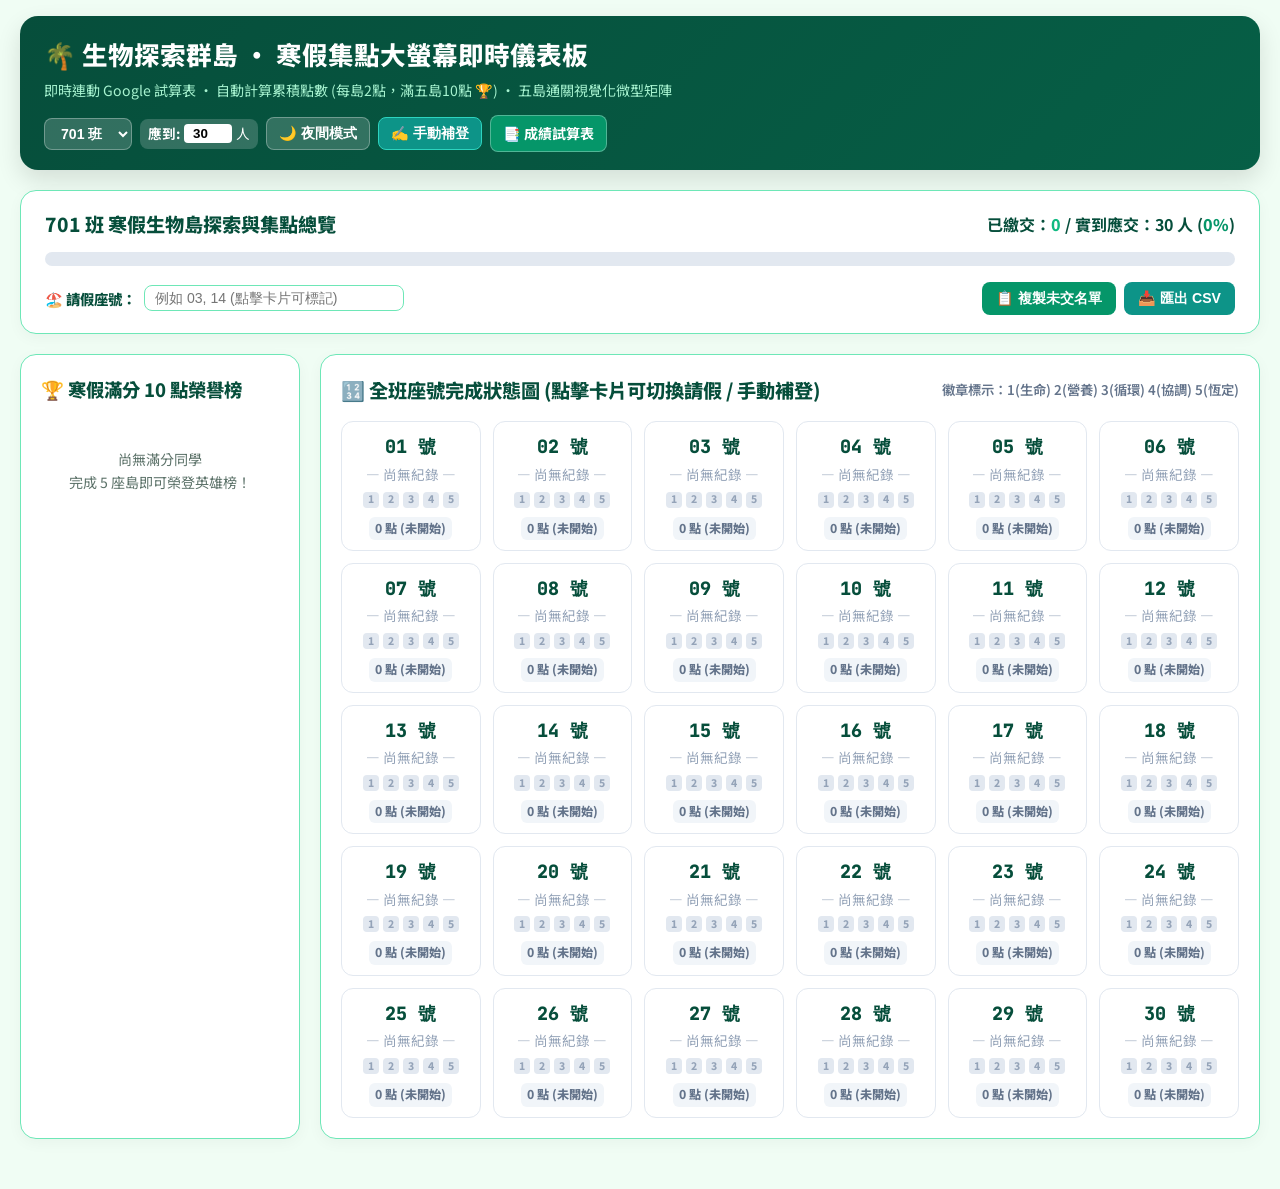
==== commit 3dff9d77: "style: tune dark mode palette to classic slate-navy #1e293b and soften unsubmitted cards" ====
--- a/dashboard.html
+++ b/dashboard.html
@@ -36,101 +36,106 @@
       --text-main: #0f172a;
     }
 
-    /* 🌟 原版經典深邃星空夜間模式 (高對比、超清晰) */
+    /* 🌟 頂級高雅深邃星空夜間模式 (完全對齊正課 dashboard 經典 #1e293b 灰藍質感) */
     body.dark-mode {
-      --body-bg: #09131d !important;
-      --dash-card-bg: #111e2e !important;
-      --dash-border: #1e3a5f !important;
+      --body-bg: #0b1120 !important;
+      --dash-card-bg: #1e293b !important;
+      --dash-border: #334155 !important;
       --dash-text-dark: #f8fafc !important;
       --text-main: #f8fafc !important;
-      background-color: #09131d !important;
+      background-color: #0b1120 !important;
       color: #f8fafc !important;
     }
 
     body.dark-mode .top-toolbar {
-      background: linear-gradient(135deg, #091e1b 0%, #0d3832 50%, #115e59 100%) !important;
-      border: 1px solid #134e4a;
-    }
-
+      background: linear-gradient(135deg, #064e3b 0%, #065f46 50%, #0d9488 100%) !important;
+      border: 1px solid #047857;
+    }
+
+    /* 左側英雄榜與右側卡片在夜間模式的溫潤色澤 */
+    body.dark-mode .leaderboard-card,
     body.dark-mode .stats-panel,
-    body.dark-mode .leaderboard-card,
     body.dark-mode .seat-matrix-card {
-      background: #111e2e !important;
-      border-color: #1e3a5f !important;
-      box-shadow: 0 8px 30px rgba(0, 0, 0, 0.5) !important;
+      background: #1e293b !important;
+      border-color: #334155 !important;
+      box-shadow: 0 4px 20px rgba(0, 0, 0, 0.4) !important;
+    }
+
+    body.dark-mode .leaderboard-card h3 {
+      color: #34d399 !important;
+      border-bottom: 2px solid #059669;
+      padding-bottom: 8px;
     }
 
     /* 🎯 遠看秒分的高對比座號卡片 (交了 vs 未交 一目瞭然) */
     .seat-card {
       background: var(--dash-card-bg);
-      border: 2px solid var(--dash-border);
+      border: 1.5px solid var(--dash-border);
       border-radius: 12px;
-      padding: 10px 8px;
+      padding: 12px 8px;
       text-align: center;
       transition: all 0.2s;
       cursor: pointer;
       position: relative;
     }
 
-    /* ① ⚪ 未繳交 (沉睡灰暗，一眼看出還沒動) */
+    /* ① ⚪ 未繳交 (舒適深藍灰底，座號清晰不刺眼) */
     .seat-card.unsubmitted {
-      opacity: 0.65;
-      background: #f8fafc;
-      border-color: #cbd5e1;
+      background: #ffffff;
+      border-color: #e2e8f0;
     }
     body.dark-mode .seat-card.unsubmitted {
-      opacity: 0.5;
-      background: #0d1724 !important;
-      border-color: #1a293c !important;
+      background: #162032 !important;
+      border-color: #27354a !important;
     }
     body.dark-mode .seat-card.unsubmitted .seat-num {
-      color: #64748b !important;
-    }
-
-    /* ② 🟢 10 點滿分全過 (亮綠發光，最醒目！) */
+      color: #94a3b8 !important;
+    }
+
+    /* ② 🟢 10 點滿分全過 (溫潤翡翠綠光暈，超舒服！) */
     .seat-card.done-full {
       opacity: 1 !important;
       background: #ecfdf5 !important;
-      border-color: #10b981 !important;
-      box-shadow: 0 4px 14px rgba(16, 185, 129, 0.25);
+      border: 1.5px solid #10b981 !important;
+      box-shadow: 0 4px 14px rgba(16, 185, 129, 0.2);
     }
     body.dark-mode .seat-card.done-full {
       opacity: 1 !important;
-      background: rgba(16, 185, 129, 0.18) !important;
-      border: 2px solid #34d399 !important;
-      box-shadow: 0 0 16px rgba(52, 211, 153, 0.35) !important;
+      background: rgba(16, 185, 129, 0.16) !important;
+      border: 1.5px solid #34d399 !important;
+      box-shadow: 0 0 14px rgba(52, 211, 153, 0.25) !important;
     }
     body.dark-mode .seat-card.done-full .seat-num {
       color: #34d399 !important;
     }
 
-    /* ③ 🟡 部分過關 (鮮明琥珀黃，提示進行中) */
+    /* ③ 🟡 部分過關 (經典琥珀金，柔和不刺眼) */
     .seat-card.done-partial {
       opacity: 1 !important;
       background: #fffbeb !important;
-      border-color: #f59e0b !important;
-      box-shadow: 0 4px 14px rgba(245, 158, 11, 0.2);
+      border: 1.5px solid #f59e0b !important;
+      box-shadow: 0 4px 14px rgba(245, 158, 11, 0.18);
     }
     body.dark-mode .seat-card.done-partial {
       opacity: 1 !important;
-      background: rgba(245, 158, 11, 0.16) !important;
-      border: 2px solid #fbbf24 !important;
-      box-shadow: 0 0 14px rgba(251, 191, 36, 0.3) !important;
+      background: rgba(245, 158, 11, 0.14) !important;
+      border: 1.5px solid #fbbf24 !important;
+      box-shadow: 0 0 12px rgba(251, 191, 36, 0.2) !important;
     }
     body.dark-mode .seat-card.done-partial .seat-num {
       color: #fbbf24 !important;
     }
 
-    /* ④ 🏖️ 請假卡片 (淡紫藍標記) */
+    /* ④ 🏖️ 請假卡片 */
     .seat-card.absent {
       opacity: 0.7 !important;
       background: #f1f5f9 !important;
-      border: 2px dashed #94a3b8 !important;
+      border: 1.5px dashed #94a3b8 !important;
     }
     body.dark-mode .seat-card.absent {
       opacity: 0.6 !important;
-      background: #172033 !important;
-      border: 2px dashed #475569 !important;
+      background: #1e293b !important;
+      border: 1.5px dashed #475569 !important;
     }
 
     body {
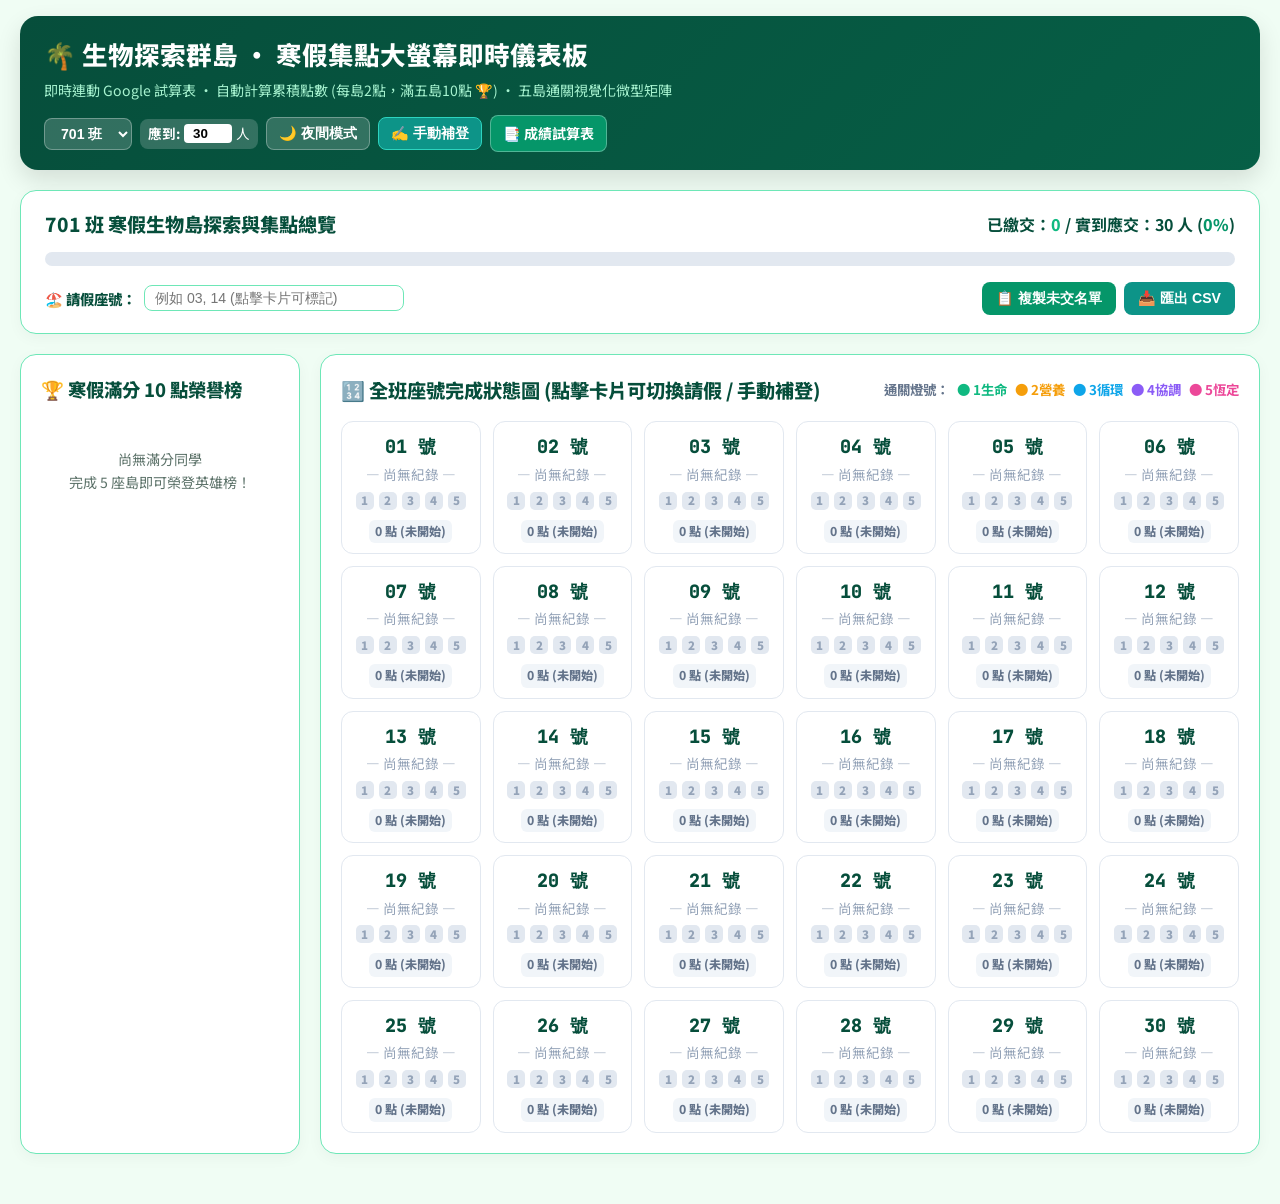
==== commit eb4d086b: "feat: design 5 distinct neon glowing colors for island badges in both light and dark modes" ====
--- a/dashboard.html
+++ b/dashboard.html
@@ -379,33 +379,71 @@
       margin-bottom: 6px;
     }
 
-    /* 🌟 五島微型通關指示小徽章 (一秒看清哪幾島通關) */
+    /* 🌟 五島微型通關指示小徽章 (五島五色 + 暗色高對比發光) */
     .island-dots-row {
       display: flex;
       justify-content: center;
-      gap: 4px;
-      margin-bottom: 6px;
+      gap: 5px;
+      margin-bottom: 7px;
     }
 
     .dot-island {
-      width: 16px;
-      height: 16px;
-      border-radius: 4px;
-      font-size: 0.65rem;
-      font-weight: 800;
+      width: 18px;
+      height: 18px;
+      border-radius: 5px;
+      font-size: 0.72rem;
+      font-weight: 900;
       display: inline-flex;
       align-items: center;
       justify-content: center;
       background: #e2e8f0;
       color: #94a3b8;
-    }
-
-    body.dark-mode .dot-island { background: #334155; color: #64748b; }
-
-    .dot-island.active {
-      background: #10b981;
-      color: #ffffff;
-      box-shadow: 0 0 6px rgba(16, 185, 129, 0.5);
+      transition: all 0.25s ease;
+    }
+
+    body.dark-mode .dot-island { 
+      background: #1e293b; 
+      color: #475569; 
+      border: 1px solid rgba(255,255,255,0.06);
+    }
+
+    /* 🌈 五島專屬主題色 (亮色模式) */
+    .dot-island.active.island-1 { background: #10b981; color: #ffffff; box-shadow: 0 0 8px rgba(16, 185, 129, 0.45); } /* 島1 翡翠綠 (生命) */
+    .dot-island.active.island-2 { background: #f59e0b; color: #ffffff; box-shadow: 0 0 8px rgba(245, 158, 11, 0.45); } /* 島2 琥珀金 (營養) */
+    .dot-island.active.island-3 { background: #0ea5e9; color: #ffffff; box-shadow: 0 0 8px rgba(14, 165, 233, 0.45); } /* 島3 蔚藍海 (循環) */
+    .dot-island.active.island-4 { background: #8b5cf6; color: #ffffff; box-shadow: 0 0 8px rgba(139, 92, 246, 0.45); } /* 島4 霓光紫 (協調) */
+    .dot-island.active.island-5 { background: #ec4899; color: #ffffff; box-shadow: 0 0 8px rgba(236, 72, 153, 0.45); } /* 島5 珊瑚粉 (恆定) */
+
+    /* 🌟 暗黑模式專屬：高飽和螢光色 + 霓虹輝光，一眼清晰分明！ */
+    body.dark-mode .dot-island.active.island-1 { 
+      background: #059669; 
+      color: #ffffff; 
+      box-shadow: 0 0 10px rgba(16, 185, 129, 0.8), inset 0 0 4px #a7f3d0; 
+      border-color: #34d399;
+    }
+    body.dark-mode .dot-island.active.island-2 { 
+      background: #d97706; 
+      color: #ffffff; 
+      box-shadow: 0 0 10px rgba(245, 158, 11, 0.8), inset 0 0 4px #fde68a; 
+      border-color: #fbbf24;
+    }
+    body.dark-mode .dot-island.active.island-3 { 
+      background: #0284c7; 
+      color: #ffffff; 
+      box-shadow: 0 0 10px rgba(14, 165, 233, 0.8), inset 0 0 4px #bae6fd; 
+      border-color: #38bdf8;
+    }
+    body.dark-mode .dot-island.active.island-4 { 
+      background: #7c3aed; 
+      color: #ffffff; 
+      box-shadow: 0 0 10px rgba(139, 92, 246, 0.8), inset 0 0 4px #ddd6fe; 
+      border-color: #a78bfa;
+    }
+    body.dark-mode .dot-island.active.island-5 { 
+      background: #db2777; 
+      color: #ffffff; 
+      box-shadow: 0 0 10px rgba(236, 72, 153, 0.8), inset 0 0 4px #fbcfe8; 
+      border-color: #f472b6;
     }
 
     .seat-points-pill {
@@ -555,9 +593,14 @@
         <h2 style="font-size:1.2rem; font-weight:800; color:var(--dash-text-dark);">
           🔢 全班座號完成狀態圖 (點擊卡片可切換請假 / 手動補登)
         </h2>
-        <small style="color:#64748b; font-weight:600;">
-          徽章標示：1(生命) 2(營養) 3(循環) 4(協調) 5(恆定)
-        </small>
+        <div style="display:inline-flex; align-items:center; gap:8px; font-size:0.84rem; font-weight:700;">
+          <span style="color:#64748b;">通關燈號：</span>
+          <span style="color:#10b981;">● 1生命</span>
+          <span style="color:#f59e0b;">● 2營養</span>
+          <span style="color:#0ea5e9;">● 3循環</span>
+          <span style="color:#8b5cf6;">● 4協調</span>
+          <span style="color:#ec4899;">● 5恆定</span>
+        </div>
       </div>
 
       <div id="seatGrid" class="seat-grid"></div>
@@ -602,6 +645,47 @@
     let expectedCount = 30;
     let absentSeats = [];
     let studentsData = {}; // 以座號為 key 的成績暫存
+    const GAS_SCORE_URL = 'https://script.google.com/macros/s/AKfycbxr76Ryb3WxFnZZM2cWA6nTAiaKC2_UpJ63wzyYjhWXLDnf_Yh4Zpxa-W8lB5ZBazBX/exec';
+
+    // 0. 雲端試算表即時連動獲取最新成績 (支援 JSONP 與 POST 雙軌防快取)
+    function fetchCloudScores() {
+      const cls = document.getElementById('selectClass').value;
+      const callbackName = 'cb_bio_' + Date.now();
+      
+      window[callbackName] = function(json) {
+        try {
+          if (json && json.ok && Array.isArray(json.students)) {
+            json.students.forEach(st => {
+              if (st.className === cls) {
+                studentsData[st.seat] = {
+                  name: st.name,
+                  is1: Boolean(st.is1),
+                  is2: Boolean(st.is2),
+                  is3: Boolean(st.is3),
+                  is4: Boolean(st.is4),
+                  is5: Boolean(st.is5)
+                };
+              }
+            });
+            renderGrid();
+            updateStats();
+          }
+        } finally {
+          delete window[callbackName];
+          const sc = document.getElementById(callbackName);
+          if (sc) sc.remove();
+        }
+      };
+
+      const script = document.createElement('script');
+      script.id = callbackName;
+      script.src = `${GAS_SCORE_URL}?action=dashboard&callback=${callbackName}&t=${Date.now()}`;
+      script.onerror = function() {
+        delete window[callbackName];
+        script.remove();
+      };
+      document.body.appendChild(script);
+    }
 
     // 1. 人數自訂
     function handleExpectedCountChange() {
@@ -620,6 +704,7 @@
       studentsData = {};
       renderGrid();
       updateStats();
+      fetchCloudScores();
     }
 
     // 3. 明亮 / 夜間雙模式切換
@@ -694,9 +779,10 @@
           card.classList.add('unsubmitted');
         }
 
-        // 🌟 五島微型通關點點 (1, 2, 3, 4, 5)
+        // 🌟 五島微型通關點點 (1:生命翡翠綠, 2:營養琥珀金, 3:循環蔚藍, 4:協調霓光紫, 5:恆定珊瑚粉)
+        const islandTitles = ['島1 生命特性', '島2 能量營養', '島3 流動循環', '島4 感知協調', '島5 恆定維持'];
         const dotsHtml = badges.map((b, idx) => `
-          <span class="dot-island ${b ? 'active' : ''}" title="第${idx+1}島: ${b ? '已通關' : '未完成'}">${idx+1}</span>
+          <span class="dot-island island-${idx+1} ${b ? 'active' : ''}" title="${islandTitles[idx]}: ${b ? '✅ 已通關 (2點)' : '⚪ 未完成'}">${idx+1}</span>
         `).join('');
 
         // 🌟 資訊層次優化：乾淨俐落，絕不重複
@@ -845,6 +931,9 @@
     window.addEventListener('DOMContentLoaded', () => {
       renderGrid();
       updateStats();
+      fetchCloudScores();
+      // 每 8 秒自動背景輪詢試算表最新成績
+      setInterval(fetchCloudScores, 8000);
     });
   </script>
 </body>
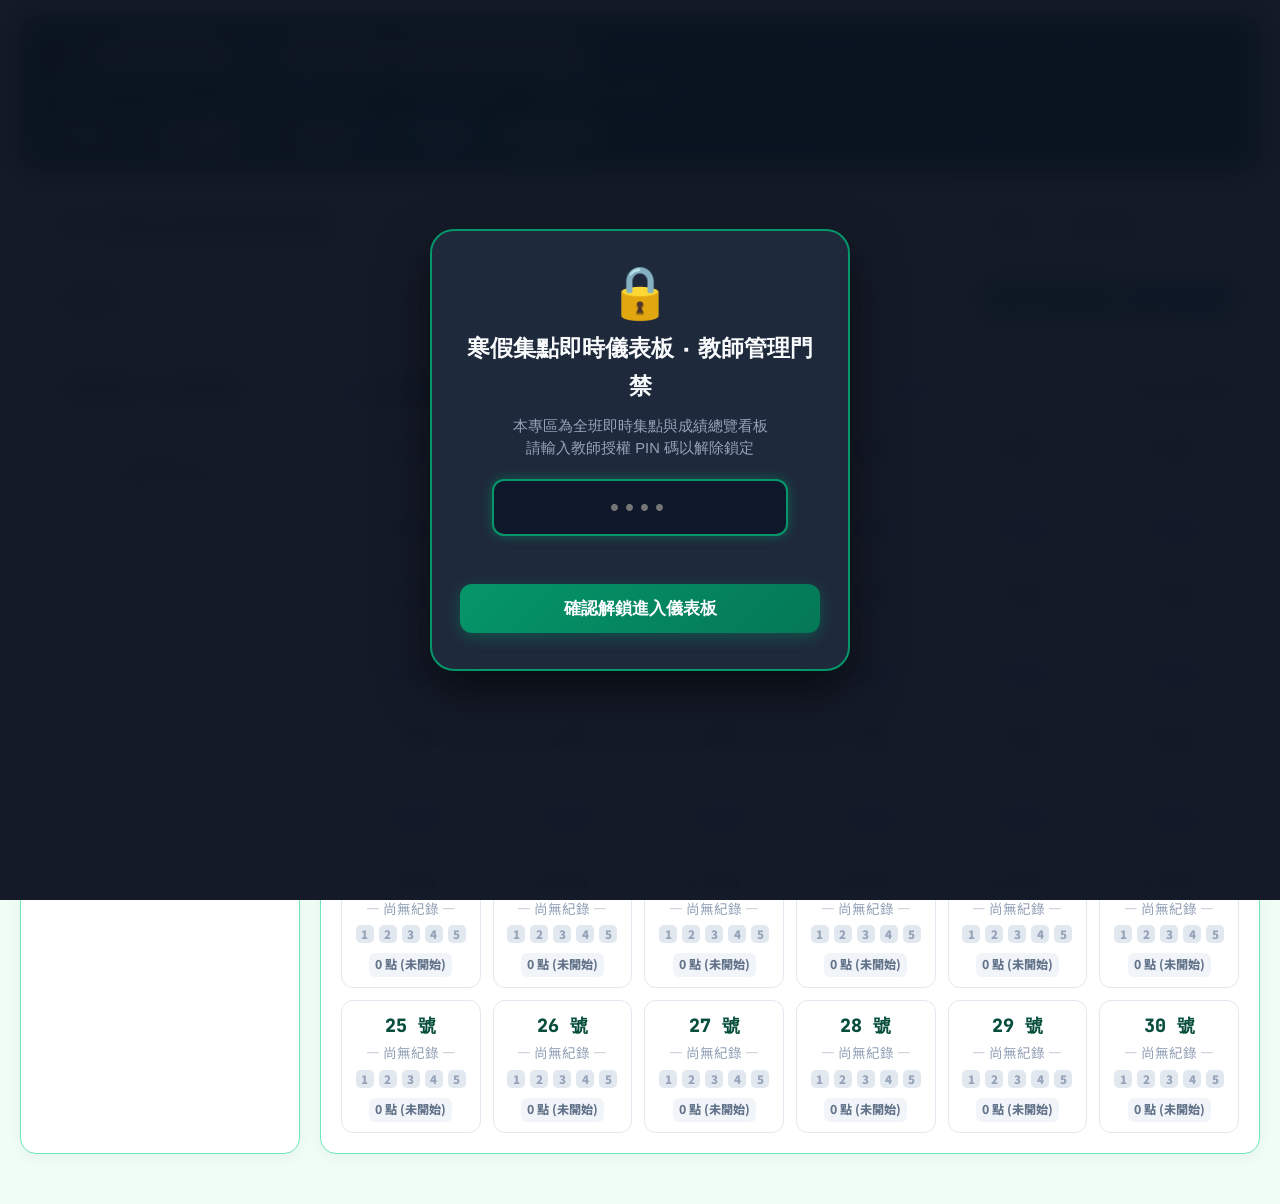
==== commit f7db26c2: "feat: enforce 8088 PIN gatekeeper lock on dashboard.html" ====
--- a/dashboard.html
+++ b/dashboard.html
@@ -9,6 +9,76 @@
   <link rel="preconnect" href="https://fonts.gstatic.com" crossorigin>
   <link href="https://fonts.googleapis.com/css2?family=Noto+Sans+TC:wght@400;500;700;900&family=JetBrains+Mono:wght@600;800&family=Orbitron:wght@700&display=swap" rel="stylesheet">
   <style>
+    /* 🔒 教師安全防護 PIN 密碼鎖樣式 (8088 門禁安全) */
+    .pin-modal-overlay {
+      position: fixed !important;
+      top: 0 !important; left: 0 !important; right: 0 !important; bottom: 0 !important;
+      background: rgba(11, 17, 32, 0.96) !important;
+      backdrop-filter: blur(14px) !important;
+      display: flex !important;
+      justify-content: center !important;
+      align-items: center !important;
+      z-index: 9999999 !important;
+    }
+    .pin-modal-overlay.hidden {
+      display: none !important;
+    }
+    .pin-modal-card {
+      background: #1e293b !important;
+      border: 2px solid #059669 !important;
+      border-radius: 24px !important;
+      padding: 36px 28px !important;
+      text-align: center !important;
+      max-width: 420px !important;
+      width: 90% !important;
+      box-shadow: 0 20px 50px rgba(0, 0, 0, 0.6) !important;
+      animation: pinPopIn 0.3s cubic-bezier(0.16, 1, 0.3, 1) !important;
+      font-family: -apple-system, BlinkMacSystemFont, "Segoe UI", Roboto, "Microsoft JhengHei", sans-serif !important;
+    }
+    @keyframes pinPopIn {
+      from { opacity: 0; transform: scale(0.92) translateY(10px); }
+      to { opacity: 1; transform: scale(1) translateY(0); }
+    }
+    .pin-icon { font-size: 3.2rem !important; margin-bottom: 12px !important; line-height: 1 !important; }
+    .pin-modal-card h2 { font-size: 1.45rem !important; color: #f8fafc !important; margin: 0 0 10px 0 !important; font-weight: 800 !important; }
+    .pin-modal-card p { color: #94a3b8 !important; font-size: 0.92rem !important; margin-bottom: 20px !important; line-height: 1.5 !important; }
+    .pin-modal-card input {
+      width: 82% !important;
+      padding: 12px !important;
+      font-size: 1.6rem !important;
+      text-align: center !important;
+      letter-spacing: 6px !important;
+      background: #0f172a !important;
+      border: 2px solid #334155 !important;
+      border-radius: 12px !important;
+      color: #34d399 !important;
+      margin-bottom: 12px !important;
+      outline: none !important;
+      box-sizing: border-box !important;
+    }
+    .pin-modal-card input:focus {
+      border-color: #059669 !important;
+      box-shadow: 0 0 12px rgba(5, 150, 105, 0.5) !important;
+    }
+    .pin-error-text { color: #f87171 !important; font-size: 0.88rem !important; font-weight: 700 !important; min-height: 22px !important; margin-bottom: 14px !important; }
+    .btn-pin-submit {
+      width: 100% !important;
+      padding: 13px !important;
+      background: linear-gradient(135deg, #059669, #047857) !important;
+      color: white !important;
+      border: none !important;
+      border-radius: 12px !important;
+      font-size: 1.05rem !important;
+      font-weight: 800 !important;
+      cursor: pointer !important;
+      box-shadow: 0 4px 15px rgba(5, 150, 105, 0.4) !important;
+      transition: all 0.2s ease !important;
+    }
+    .btn-pin-submit:hover {
+      transform: translateY(-2px) !important;
+      box-shadow: 0 6px 20px rgba(5, 150, 105, 0.6) !important;
+    }
+
     :root, [data-theme="emerald"] {
       --dash-primary: #059669;
       --dash-accent: #047857;
@@ -641,7 +711,85 @@
     </div>
   </div>
 
+  <!-- 🔒 頁面強制安全門禁 PIN 密碼鎖 Modal (預設 8088，阻擋未授權進入) -->
+  <div id="pinLockModal" class="pin-modal-overlay">
+    <div class="pin-modal-card">
+      <div class="pin-icon">🔒</div>
+      <h2>寒假集點即時儀表板 ‧ 教師管理門禁</h2>
+      <p>本專區為全班即時集點與成績總覽看板<br>請輸入教師授權 PIN 碼以解除鎖定</p>
+      <input type="password" id="pinInput" placeholder="••••" maxlength="6" autocomplete="off">
+      <div id="pinErrorMsg" class="pin-error-text"></div>
+      <button type="button" id="btnSubmitPin" class="btn-pin-submit">確認解鎖進入儀表板</button>
+    </div>
+  </div>
+
   <script>
+    // ==================== 🔒 教師安全驗證門禁系統 (預設8088，無洩漏) ====================
+    (function initGlobalHallGatekeeper() {
+      const SESSION_AUTH_KEY = 'bio_teacher_auth_passed';
+      const PIN_KEY = 'teacher_global_pin';
+      const DEFAULT_PIN = '8088';
+
+      function isAuthed() {
+        return sessionStorage.getItem(SESSION_AUTH_KEY) === 'true';
+      }
+
+      function setAuthed() {
+        sessionStorage.setItem(SESSION_AUTH_KEY, 'true');
+      }
+
+      function setupGatekeeper() {
+        const modal = document.getElementById('pinLockModal');
+        const pinInput = document.getElementById('pinInput');
+        const btnSubmit = document.getElementById('btnSubmitPin');
+        const errMsg = document.getElementById('pinErrorMsg');
+
+        if (!modal) return;
+
+        if (isAuthed()) {
+          modal.classList.add('hidden');
+          document.body.style.overflow = 'auto';
+          return;
+        }
+
+        // 未驗證：強制彈窗鎖定儀表板
+        modal.classList.remove('hidden');
+        document.body.style.overflow = 'hidden';
+        if (pinInput) setTimeout(() => pinInput.focus(), 200);
+
+        function verifyPin() {
+          const entered = (pinInput ? pinInput.value.trim() : '');
+          const validPin = localStorage.getItem(PIN_KEY) || DEFAULT_PIN;
+          if (entered === validPin) {
+            setAuthed();
+            modal.classList.add('hidden');
+            document.body.style.overflow = 'auto';
+            if (pinInput) pinInput.value = '';
+            if (errMsg) errMsg.textContent = '';
+          } else {
+            if (errMsg) errMsg.textContent = '❌ 密碼不正確，請重新輸入！';
+            if (pinInput) {
+              pinInput.value = '';
+              pinInput.focus();
+            }
+          }
+        }
+
+        if (btnSubmit) btnSubmit.onclick = verifyPin;
+        if (pinInput) {
+          pinInput.addEventListener('keydown', (e) => {
+            if (e.key === 'Enter') verifyPin();
+          });
+        }
+      }
+
+      if (document.readyState === 'loading') {
+        document.addEventListener('DOMContentLoaded', setupGatekeeper);
+      } else {
+        setupGatekeeper();
+      }
+    })();
+
     let expectedCount = 30;
     let absentSeats = [];
     let studentsData = {}; // 以座號為 key 的成績暫存
